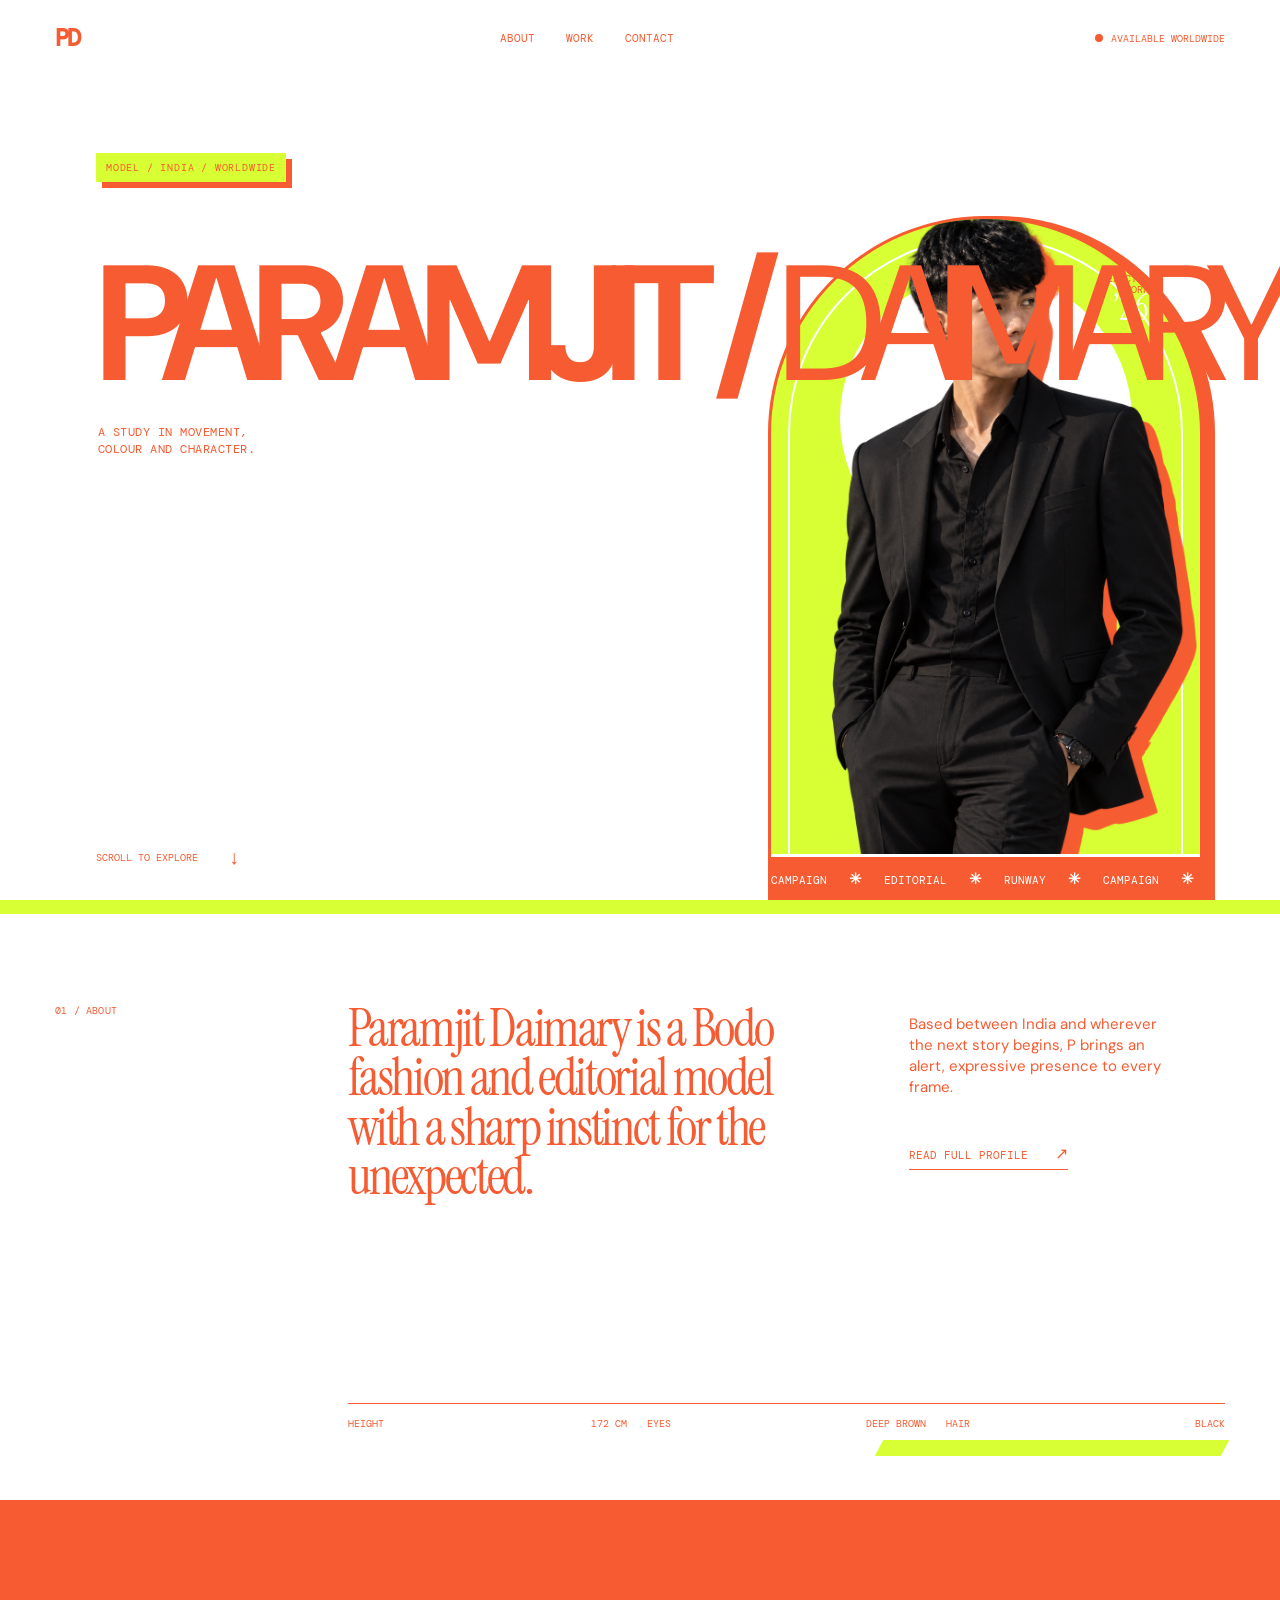
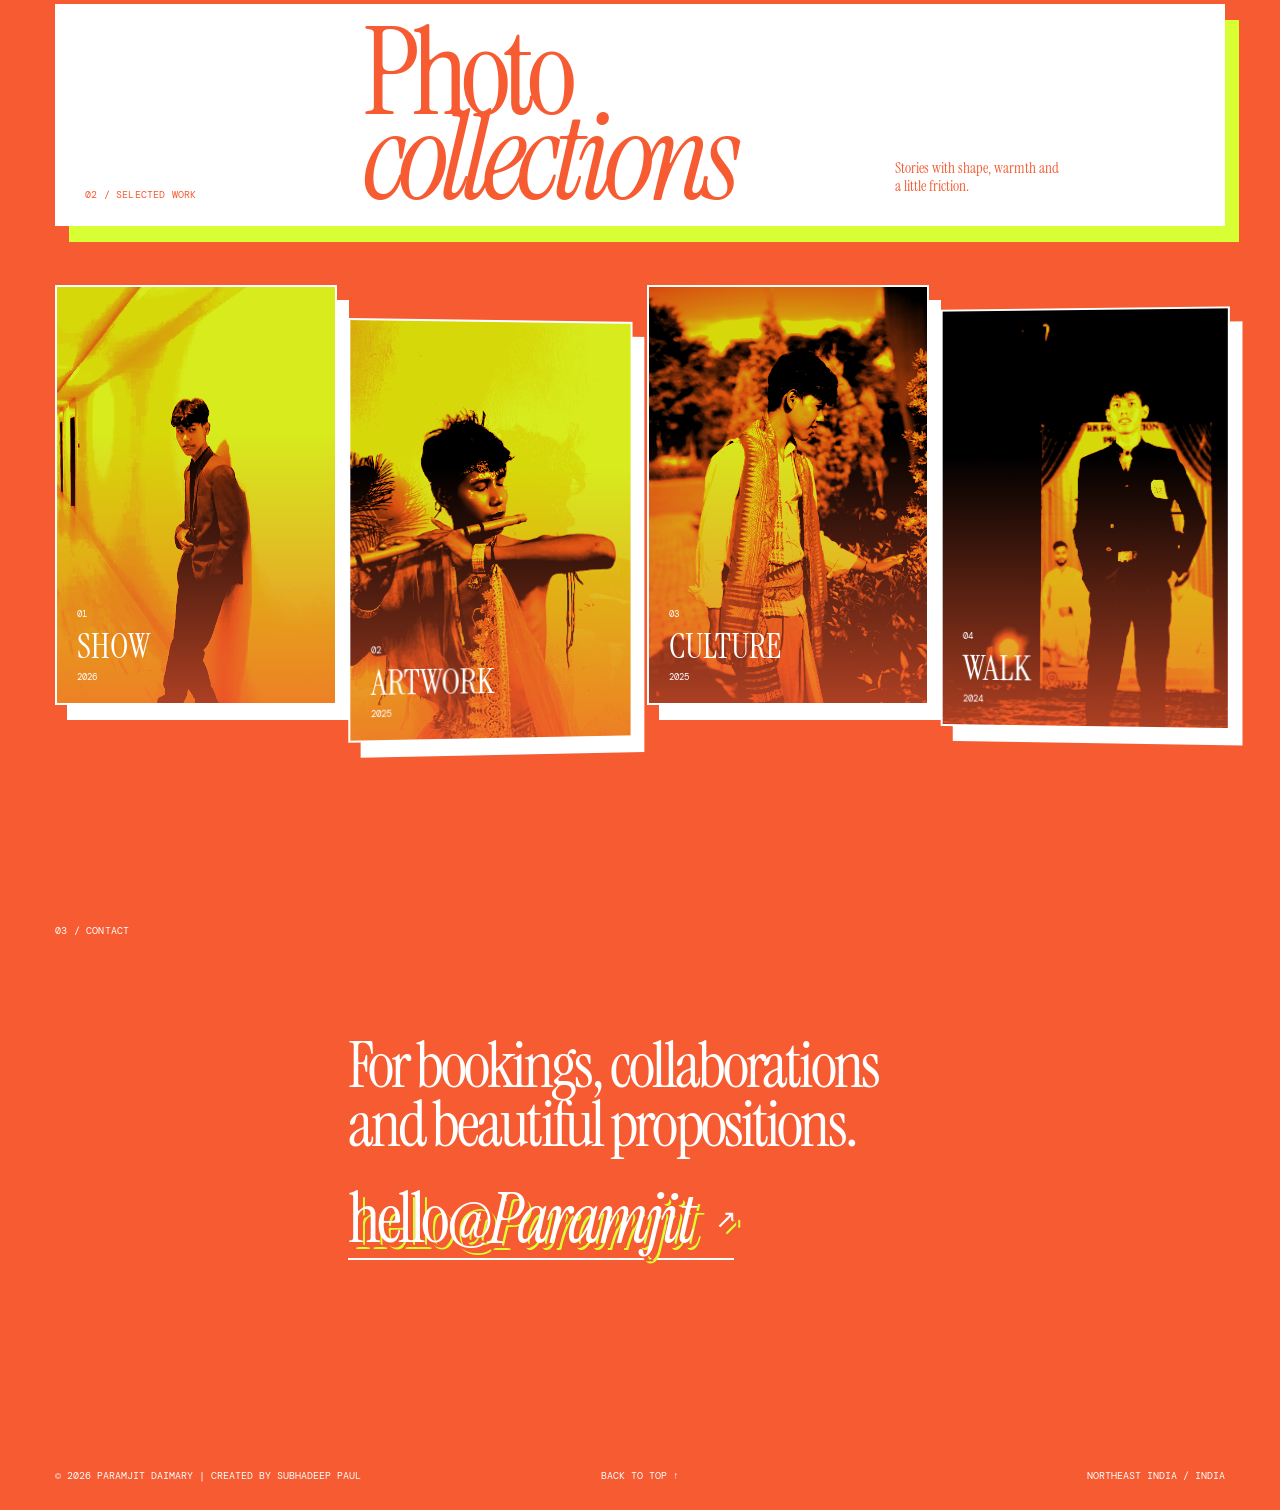
==== 1/index.html @ 8ee4d7c8 "Add files via upload" ====
<!doctype html>
<html lang="en">
  <head>
    <meta charset="UTF-8" />
    <meta name="viewport" content="width=device-width, initial-scale=1.0" />
    <meta name="description" content="Paramjit Daimary — fashion and editorial model portfolio." />
    <title>Paramjit Daimary — Model Portfolio</title>
    <link rel="preconnect" href="https://fonts.googleapis.com" />
    <link rel="preconnect" href="https://fonts.gstatic.com" crossorigin />
    <link href="https://fonts.googleapis.com/css2?family=DM+Mono&family=DM+Sans:opsz,wght@9..40,400;9..40,500;9..40,700&family=Instrument+Serif:ital@0;1&display=swap" rel="stylesheet" />
    <link rel="stylesheet" href="styles.css" />
    <link rel="stylesheet" href="theme-3d.css" />
  </head>
  <body>
    <div class="cursor-dot" aria-hidden="true"></div>
    <div class="cursor-ring" aria-hidden="true"></div>

    <header class="site-header">
      <a class="brand magnetic" href="#top">PD</a>
      <nav aria-label="Main navigation">
        <a class="magnetic" href="#about">About</a>
        <a class="magnetic" href="#work">Work</a>
        <a class="magnetic" href="#contact">Contact</a>
      </nav>
      <span class="availability"><i></i> Available worldwide</span>
    </header>

    <main id="top">
      <section class="hero" aria-label="Paramjit Daimary introduction">
        <div class="hero-copy">
          <p class="eyebrow">Fashion model / Northeast India + everywhere</p>
          <h1><span>Paramjit</span><em>Daimary</em></h1>
          <p class="hero-note">A study in movement,<br />colour and character.</p>
        </div>
        <div class="hero-visual">
          <div class="hero-sun" aria-hidden="true"></div>
          <img class="hero-image" src="assets/hero.png" alt="Paramjit Daimary in an emerald editorial look" />
          <div class="hero-stamp">SELECTED<br />WORK<br /><strong>’26</strong></div>
          <div class="hero-marquee" aria-label="Campaign, Editorial, Runway">
            <div>Campaign <b>✳</b> Editorial <b>✳</b> Runway <b>✳</b> Campaign <b>✳</b> Editorial <b>✳</b> Runway <b>✳</b></div>
          </div>
        </div>
        <a class="scroll-cue magnetic" href="#about">Scroll to explore <span>↓</span></a>
      </section>

      <section class="about" id="about">
        <div class="section-number">01 / About</div>
        <div class="about-copy">
          <p class="about-lead">Paramjit Daimary is a Bodo fashion and editorial model with a sharp instinct for the unexpected.</p>
          <div class="about-detail">
            <p>Based between India and wherever the next story begins, P brings an alert, expressive presence to every frame.</p>
            <a class="text-link magnetic" href="#contact">Read full profile <span>↗</span></a>
          </div>
        </div>
        <div class="measurements">
          <span>Height <b>172 cm</b></span><span>Eyes <b>Deep brown</b></span><span>Hair <b>Black</b></span>
        </div>
      </section>

      <section class="work" id="work">
        <div class="work-heading">
          <div class="section-number">02 / Selected work</div>
          <h2>Photo<br /><em>collections</em></h2>
          <p>Stories with shape, warmth and a little friction.</p>
        </div>
        <div class="gallery" aria-label="Photo collections">
          <article class="gallery-card card-one interactive">
            <img src="assets/solar.jpg" alt="Vivid fashion campaign look" />
            <div><span>01</span><h3>SHOW</h3><p>2026</p></div>
          </article>
          <article class="gallery-card card-two interactive">
            <img src="assets/after-hours.jpg" alt="Editorial fashion portrait" />
            <div><span>02</span><h3>ARTWORK</h3><p>2025</p></div>
          </article>
          <article class="gallery-card card-three interactive">
            <img src="assets/ritual.jpg" alt="Studio runway fashion portrait" />
            <div><span>03</span><h3>CULTURE</h3><p>2025</p></div>
          </article>
          <article class="gallery-card card-four interactive">
            <img src="assets/field-notes.jpg" alt="Contemporary fashion styling" />
            <div><span>04</span><h3>WALK</h3><p>2024</p></div>
          </article>
        </div>
      </section>

      <section class="contact" id="contact">
        <div class="section-number">03 / Contact</div>
        <p class="contact-kicker">For bookings, collaborations<br />and beautiful propositions.</p>
        <a class="contact-email magnetic" href="mailto:paramjitdaimary88@gmail.com">hello@<em>Paramjit</em><span>↗</span></a>
        <div class="contact-footer"><span>© 2026 Paramjit Daimary | Created by <a href="https://Subhadeeppaulv.github.io">SUBHADEEP PAUL</a></span><a class="magnetic" href="#top">Back to top ↑</a><span>Northeast India / India</span></div>
      </section>
    </main>
    <script src="script.js"></script>
  </body>
</html>
---- 1/styles.css ----
:root { --ink:#25122e; --paper:#f5f0e9; --lime:#d7ff33; --orange:#f65b31; --plum:#582058; --mono:'DM Mono',monospace; }
* { box-sizing:border-box; }
html { scroll-behavior:smooth; overflow-x:hidden; }
body { margin:0; color:var(--ink); background:var(--paper); font-family:'DM Sans',sans-serif; overflow-x:hidden; }
a { color:inherit; text-decoration:none; }
.site-header { height:76px; display:flex; position:absolute; z-index:5; top:0; left:0; right:0; padding:0 4.3vw; align-items:center; justify-content:space-between; mix-blend-mode:multiply; }
.brand { font:bold 24px/1 var(--mono); letter-spacing:-2px; }
nav { display:flex; gap:31px; font:11px var(--mono); text-transform:uppercase; }
.availability { display:flex; gap:8px; align-items:center; font:10px var(--mono); text-transform:uppercase; }.availability i { width:8px;height:8px;border-radius:50%;background:#2e9a67;display:block; }
.hero { min-height:100vh; position:relative; display:grid; grid-template-columns:48% 52%; padding:76px 4.3vw 34px; background:var(--paper); overflow:hidden; }
.hero-copy { align-self:center; position:relative; z-index:2; padding-bottom:30px; }.eyebrow,.section-number { font:10px var(--mono); text-transform:uppercase; letter-spacing:.02em; }.hero h1 { font:clamp(70px,10.8vw,174px)/.73 'Instrument Serif',serif; letter-spacing:-.075em; margin:33px 0 42px -8px; }.hero h1 span { display:block; color:var(--orange); }.hero h1 em { font-weight:400; }.hero-note { font:18px/1.2 'Instrument Serif',serif; margin:0; }.hero-visual { position:relative; align-self:stretch; min-height:720px; overflow:hidden; background:#ad564a; }.hero-sun { position:absolute; width:62%; aspect-ratio:1; border-radius:50%; background:var(--lime); top:7%; left:17%; }.hero-image { position:absolute; z-index:1; width:102%; max-width:none; height:102%; object-fit:contain; object-position:center bottom; bottom:0; left:-1%; }.hero-stamp { position:absolute; z-index:2; right:5%; top:5%; color:var(--paper); font:10px/1.1 var(--mono); text-align:right; }.hero-stamp strong { font-size:36px;line-height:.7;font-family:'Instrument Serif',serif;font-weight:400; }.hero-marquee { position:absolute; z-index:3; height:43px; left:0; bottom:0; width:100%; overflow:hidden; display:flex; align-items:center; background:var(--lime); color:var(--ink); font:11px var(--mono); text-transform:uppercase; white-space:nowrap; }.hero-marquee div { animation:marquee 18s linear infinite; }.hero-marquee b { font-size:15px; padding:0 15px; }.scroll-cue { position:absolute; left:4.3vw; bottom:34px; display:flex; gap:30px; align-items:center; font:10px var(--mono); text-transform:uppercase; }.scroll-cue span { font-size:20px; }
.about { min-height:600px; padding:104px 4.3vw 70px; background:var(--lime); display:grid; grid-template-columns:25% 1fr; grid-template-rows:1fr auto; }.about-copy { display:grid; grid-template-columns:55% 30%; gap:9%; }.about-lead { margin:0; font:clamp(36px,4.1vw,64px)/.94 'Instrument Serif',serif; letter-spacing:-.045em; }.about-detail { padding-top:10px; }.about-detail p { font-size:15px; line-height:1.4; margin:0 0 45px; }.text-link { font:11px var(--mono); text-transform:uppercase; border-bottom:1px solid; padding-bottom:7px; }.text-link span { font-size:16px; margin-left:20px; }.measurements { grid-column:2; margin-top:82px; display:grid; grid-template-columns:repeat(3,1fr); gap:20px; font:10px var(--mono); text-transform:uppercase; border-top:1px solid rgba(37,18,46,.5); padding-top:13px; }.measurements span { display:flex; justify-content:space-between; }.measurements b { font-weight:400; }
.work { background:var(--plum); color:var(--paper); padding:104px 4.3vw 115px; min-height:840px; }.work-heading { position:relative; display:grid; grid-template-columns:25% 1fr 27%; align-items:end; margin-bottom:59px; }.work h2 { margin:0; font:clamp(68px,9.5vw,145px)/.7 'Instrument Serif',serif; letter-spacing:-.065em; }.work h2 em { color:var(--lime); font-weight:400; }.work-heading > p { margin:0 0 5px; font:15px/1.25 'Instrument Serif',serif; max-width:165px; }.gallery { height:420px; display:flex; gap:14px; perspective:1000px; }.gallery-card { position:relative; min-width:0; flex:1; overflow:hidden; cursor:pointer; transition:flex .55s cubic-bezier(.2,.8,.2,1),transform .55s; background:#7e3768; }.gallery-card:hover { flex:2.1; transform:translateY(-10px); }.gallery-card img { width:100%;height:100%; object-fit:cover; filter:saturate(.88); transition:transform .6s; }.gallery-card:hover img { transform:scale(1.06); }.gallery-card::after { content:''; position:absolute;inset:0;background:linear-gradient(transparent 35%,rgba(24,3,24,.72)); }.gallery-card div { z-index:1; position:absolute;bottom:20px;left:20px;right:15px; }.gallery-card span,.gallery-card p { font:9px var(--mono); text-transform:uppercase; }.gallery-card h3 { font:34px/1 'Instrument Serif',serif; margin:8px 0 7px; }.gallery-card p { margin:0; }.card-two { transform:translateY(35px); }.card-two:hover { transform:translateY(25px); }.card-four { transform:translateY(23px); }.card-four:hover { transform:translateY(13px); }
.contact { min-height:690px; padding:104px 4.3vw 28px; display:flex; flex-direction:column; background:var(--orange); color:var(--ink); }.contact-kicker { font:clamp(40px,5vw,76px)/.92 'Instrument Serif',serif; letter-spacing:-.045em; margin:100px 0 32px 25%; }.contact-email { margin-left:25%; font:clamp(36px,5.5vw,84px)/.9 'Instrument Serif',serif; letter-spacing:-.05em; border-bottom:2px solid; display:inline-flex;align-items:center; width:max-content; max-width:75%; padding-bottom:8px; }.contact-email em { font-style:italic; }.contact-email span { font:26px var(--mono); margin-left:23px; }.contact-footer { margin-top:auto; display:grid; grid-template-columns:1fr 1fr 1fr; font:10px var(--mono); text-transform:uppercase; }.contact-footer a{text-align:center;}.contact-footer span:last-child{text-align:right;}
.cursor-dot,.cursor-ring { pointer-events:none; position:fixed; z-index:20; transform:translate(-50%,-50%); opacity:0; transition:opacity .25s, width .25s,height .25s, background .25s, border-color .25s,box-shadow .25s; }.cursor-dot { width:7px;height:7px;border-radius:50%;background:var(--orange); }.cursor-ring { width:34px;height:34px;border:1.5px solid var(--orange);border-radius:50%; }.cursor-ring.active { width:62px;height:62px; background:rgba(215,255,51,.18); border-color:var(--lime); box-shadow:0 0 25px rgba(215,255,51,.8); }
@keyframes marquee { to { transform:translateX(-50%); } }
@media (max-width: 700px) { .cursor-dot,.cursor-ring { display:none; } .site-header { height:60px;padding:0 18px; color:var(--paper); mix-blend-mode:normal; }.site-header nav { display:none; }.availability { font-size:8px; }.hero { display:block; min-height:100svh; height:100svh; padding:0; background:var(--plum); }.hero-copy { position:absolute; top:91px; left:20px; z-index:3; color:var(--paper); padding:0; }.eyebrow { font-size:8px; }.hero h1 { margin:17px 0 0 -3px; font-size:78px; line-height:.7; }.hero h1 span { color:var(--lime); }.hero-note,.scroll-cue { display:none; }.hero-visual { position:absolute; bottom:0; left:0; width:100%; height:calc(100svh - 166px); min-height:0; background:linear-gradient(135deg,#e45b42,#a63265); overflow:visible; }.hero-sun { width:85%; top:5%;left:7.5%; }.hero-image { width:126%; height:auto; max-height:none; left:-13%; bottom:0; object-fit:contain; object-position:center bottom; }.hero-stamp { top:22px;right:19px;font-size:8px; }.hero-stamp strong {font-size:28px;}.hero-marquee { height:37px; bottom:0; font-size:9px; }.hero-marquee b {padding:0 10px;font-size:12px;}.about { display:block; min-height:auto;padding:59px 20px 48px; }.section-number { font-size:9px; }.about-copy { display:block; }.about-lead { margin:56px 0 37px; font-size:45px; }.about-detail { padding:0; }.about-detail p { font-size:14px;max-width:290px;margin-bottom:31px;}.measurements { margin-top:60px; padding-top:11px; grid-template-columns:1fr; gap:11px; font-size:9px; }.work { padding:61px 0 64px; min-height:0; overflow:hidden; }.work-heading { display:block; padding:0 20px; margin-bottom:38px; }.work-heading .section-number { margin-bottom:54px; }.work h2 { font-size:67px; }.work-heading>p { margin:28px 0 0; font-size:15px; }.gallery { height:auto; padding:0 0 18px 20px; gap:14px; overflow-x:auto; overflow-y:hidden; scroll-snap-type:x mandatory; -webkit-overflow-scrolling:touch; scrollbar-width:none; perspective:none; }.gallery::-webkit-scrollbar {display:none;}.gallery-card,.gallery-card.card-two,.gallery-card.card-four { flex:0 0 78vw; height:112vw; max-height:545px; transform:none; scroll-snap-align:start; }.gallery-card:hover,.gallery-card.card-two:hover,.gallery-card.card-four:hover { flex:0 0 78vw; transform:none; }.gallery-card div {bottom:19px;left:18px;}.gallery-card h3{font-size:36px;}.contact { min-height:590px;padding:59px 20px 22px; }.contact-kicker { margin:67px 0 27px; font-size:45px; }.contact-email { margin:0;font-size:40px;max-width:100%; padding-bottom:6px; }.contact-email span {font-size:18px;margin-left:12px;}.contact-footer { display:flex; flex-wrap:wrap; gap:10px; font-size:8px; }.contact-footer a { order:-1;width:100%;text-align:left;margin-bottom:10px;}.contact-footer span:last-child {margin-left:auto;text-align:right;} }
---- 1/theme-3d.css ----
/* The palette is deliberately limited to the two original accent colours. */
:root { --ink:#f65b31; --paper:#d7ff33; --plum:#f65b31; --white:#ffffff; }
body { background:#d7ff33; color:#f65b31; }
.site-header { color:#f65b31; mix-blend-mode:normal; }
.availability i { background:#f65b31; }
.hero { background:#d7ff33; }
.hero-visual { background:#f65b31; perspective:1100px; isolation:isolate; }
.hero-visual::before { content:''; position:absolute; z-index:0; inset:8% 11% 8% 12%; border:2px solid #ffffff; transform:rotate(-8deg) skewY(4deg); box-shadow:22px 24px 0 #d7ff33; }
.hero-sun { box-shadow:16px 22px 0 #f65b31; }
.hero-image { filter:drop-shadow(21px 20px 0 #d7ff33) saturate(0) contrast(1.7); transform:translateZ(45px); }
.hero-stamp { color:#ffffff; }
.hero-marquee { color:#f65b31; box-shadow:0 -4px 0 #f65b31; }
.about { position:relative; background:#ffffff; color:#f65b31; box-shadow:inset 0 14px 0 #d7ff33; }
.about::after { content:''; position:absolute; right:4.3vw; bottom:44px; width:27%; height:16px; background:#d7ff33; transform:skewX(-28deg); }
.measurements { border-color:#f65b31; }
.work { background:#f65b31; color:#ffffff; }
.work-heading { padding:27px 30px 25px; background:#ffffff; color:#f65b31; box-shadow:14px 16px 0 #d7ff33; }
.work h2 em { color:#f65b31; }
.gallery { perspective:1100px; }
.gallery-card { background:#d7ff33; border:2px solid #ffffff; box-shadow:12px 15px 0 #ffffff; transform-style:preserve-3d; }
.gallery-card:hover { transform:translateY(-16px) rotateY(-7deg) rotateX(2deg); box-shadow:23px 27px 0 #ffffff; }
.gallery-card img { filter:grayscale(1) contrast(1.8) sepia(1) saturate(9) hue-rotate(330deg); mix-blend-mode:multiply; }
.gallery-card:hover img { transform:scale(1.09) translateZ(25px); }
.gallery-card::after { background:linear-gradient(transparent 35%,#f65b31); opacity:.7; }
.card-two { transform:translateY(35px) rotateY(5deg); }.card-two:hover { transform:translateY(25px) rotateY(-7deg) rotateX(2deg); }
.card-four { transform:translateY(23px) rotateY(-4deg); }.card-four:hover { transform:translateY(13px) rotateY(-7deg) rotateX(2deg); }
.contact { background:#f65b31; color:#ffffff; }
.contact-email { text-shadow:5px 5px 0 #f65b31, 7px 7px 0 #d7ff33; }
.cursor-dot { background:#f65b31; }.cursor-ring { border-color:#f65b31; }.cursor-ring.active { background:#d7ff33; border-color:#f65b31; box-shadow:7px 7px 0 #f65b31; }
@media (max-width:700px) { .site-header { color:#ffffff; }.hero { background:#f65b31; }.hero-visual { background:#f65b31; }.hero-visual::before { inset:5% 10% 8%; transform:rotate(-6deg); box-shadow:12px 15px 0 #d7ff33; }.hero-image { filter:drop-shadow(12px 15px 0 #d7ff33) saturate(0) contrast(1.7); }.about::after { right:20px; bottom:28px; width:42%; }.work-heading { padding:26px 20px 29px; margin-right:20px; box-shadow:9px 10px 0 #d7ff33; }.gallery-card,.gallery-card.card-two,.gallery-card.card-four { box-shadow:8px 10px 0 #ffffff; transform:none; }.gallery-card:hover,.gallery-card.card-two:hover,.gallery-card.card-four:hover { transform:none; } }

/* Landing page redesign: a dimensional editorial poster, distinct from the content sections below. */
.hero { display:block; min-height:100svh; padding:0 4.3vw 32px; background:#ffffff; isolation:isolate; }
.hero::before { content:'PORTFOLIO  /  2026'; position:absolute; left:4.3vw; bottom:78px; color:#f65b31; font:10px var(--mono); letter-spacing:.08em; }
.hero::after { content:'P  D'; position:absolute; z-index:-1; right:3vw; bottom:-7vw; color:#d7ff33; font:clamp(150px,28vw,450px)/.7 'Instrument Serif',serif; letter-spacing:-.13em; }
.site-header { color:#f65b31; }
.hero-copy { position:absolute; z-index:3; top:24%; left:4.3vw; padding:0; }
.hero .eyebrow { display:inline-block; padding:8px 10px; background:#d7ff33; box-shadow:5px 5px 0 #f65b31; }
.hero h1 { margin:28px 0 0 -7px; color:#f65b31; font-size:clamp(110px,15.5vw,240px); line-height:.64; text-shadow:8px 8px 0 #d7ff33; }
.hero h1 span { display:inline; color:#f65b31; }.hero h1 em { display:block; margin-left:9vw; }
.hero-note { margin:44px 0 0 9vw; color:#f65b31; font-size:21px; }
.hero-visual { position:absolute; z-index:2; top:9vh; left:56%; width:min(34vw,500px); height:82vh; min-height:0; overflow:hidden; background:#d7ff33; border:2px solid #f65b31; box-shadow:21px 23px 0 #f65b31; transform:rotate(3deg); }
.hero-visual::before { inset:10% 9% 9%; border-color:#ffffff; box-shadow:12px 14px 0 #f65b31; transform:rotate(-6deg); }
.hero-sun { width:70%; top:9%; left:15%; background:#ffffff; box-shadow:11px 13px 0 #f65b31; }
.hero-image { width:116%; height:104%; left:-8%; filter:drop-shadow(15px 17px 0 #f65b31) saturate(0) contrast(1.6); }
.hero-stamp { right:7%; top:6%; color:#f65b31; }.hero-stamp strong { color:#ffffff; }
.hero-marquee { height:42px; background:#f65b31; color:#ffffff; box-shadow:0 -3px 0 #ffffff; }
.scroll-cue { color:#f65b31; bottom:30px; }

@media (max-width:700px) {
  .hero { display:block; min-height:100svh; height:100svh; padding:0; background:#ffffff; }
  .hero::before { left:20px; bottom:49px; z-index:4; color:#ffffff; font-size:8px; }
  .hero::after { right:-13px; bottom:22px; color:#d7ff33; font-size:170px; }
  .site-header { color:#f65b31; }
  .hero-copy { top:76px; left:20px; color:#f65b31; }
  .hero .eyebrow { padding:6px 7px; font-size:7px; box-shadow:3px 3px 0 #f65b31; }
  .hero h1 { margin:18px 0 0 -3px; font-size:82px; line-height:.66; text-shadow:4px 4px 0 #d7ff33; }
  .hero h1 span { color:#f65b31; }.hero h1 em { margin-left:34px; }
  .hero-visual { top:auto; bottom:0; left:7%; width:86%; height:calc(100svh - 208px); border-width:2px; box-shadow:10px 11px 0 #f65b31; transform:rotate(0); background:#d7ff33; overflow:visible; }
  .hero-visual::before { inset:7% 8% 7%; box-shadow:7px 8px 0 #f65b31; transform:rotate(-4deg); }
  .hero-sun { width:82%; top:4%; left:9%; }
  .hero-image { width:126%; height:auto; max-height:none; left:-13%; bottom:0; filter:drop-shadow(10px 11px 0 #f65b31) saturate(0) contrast(1.6); }
  .hero-stamp { color:#f65b31; }.hero-stamp strong { color:#ffffff; }
  .hero-marquee { height:37px; bottom:0; background:#f65b31; color:#ffffff; box-shadow:0 -3px 0 #ffffff; }
}

/* Alternate landing direction: sculptural runway scene. */
.hero { background:#f65b31; }
.hero::before { content:''; left:auto; right:15%; bottom:auto; top:8vh; width:min(57vw,800px); height:min(57vw,800px); border-radius:50%; background:#ffffff; box-shadow:18px 20px 0 #d7ff33; }
.hero::after { content:'P.D'; right:4.3vw; bottom:7.5vh; color:#d7ff33; font:11px var(--mono); letter-spacing:.16em; }
.site-header { color:#ffffff; }
.hero-copy { top:18%; left:7.5vw; color:#ffffff; }
.hero .eyebrow { color:#f65b31; background:#ffffff; box-shadow:6px 6px 0 #d7ff33; }
.hero h1 { margin:31px 0 0 -9px; color:#ffffff; font-size:clamp(100px,16vw,250px); line-height:.63; text-shadow:none; }
.hero h1 span { display:block; color:#ffffff; }.hero h1 em { display:block; margin-left:0; color:#d7ff33; }
.hero-note { margin:46px 0 0 6px; color:#ffffff; font-size:20px; }
.hero-visual { left:auto; right:13%; top:5vh; width:min(38vw,560px); height:90vh; border:0; background:transparent; box-shadow:none; transform:none; overflow:visible; }
.hero-visual::before { display:none; }
.hero-sun { display:none; }
.hero-image { width:112%; height:100%; left:-6%; filter:drop-shadow(20px 24px 0 #d7ff33); transform:none; }
.hero-stamp { right:-3%; top:12%; color:#f65b31; }.hero-stamp strong { color:#d7ff33; }
.hero-marquee { height:44px; width:112%; left:-6%; bottom:0; background:#ffffff; color:#f65b31; box-shadow:7px 8px 0 #d7ff33; }
.scroll-cue { left:7.5vw; color:#ffffff; }

@media (max-width:700px) {
  .hero { background:#f65b31; }
  .hero::before { top:145px; right:-28%; width:118vw; height:118vw; box-shadow:10px 12px 0 #d7ff33; }
  .hero::after { right:20px; bottom:50px; color:#ffffff; font-size:8px; }
  .site-header { color:#ffffff; }
  .hero-copy { top:76px; left:20px; color:#ffffff; }
  .hero .eyebrow { color:#f65b31; background:#ffffff; box-shadow:3px 3px 0 #d7ff33; }
  .hero h1 { margin:18px 0 0 -3px; color:#ffffff; font-size:82px; line-height:.66; text-shadow:none; }
  .hero h1 span { color:#ffffff; }.hero h1 em { margin-left:0; color:#d7ff33; }
  .hero-visual { right:0; left:0; top:auto; bottom:0; width:100%; height:calc(100svh - 205px); border:0; box-shadow:none; background:transparent; overflow:visible; }
  .hero-image { width:130%; height:auto; max-height:none; left:-15%; bottom:0; filter:drop-shadow(11px 13px 0 #d7ff33); }
  .hero-stamp { right:20px; top:25px; color:#f65b31; }.hero-stamp strong { color:#d7ff33; }
  .hero-marquee { width:100%; left:0; height:37px; bottom:0; background:#ffffff; color:#f65b31; box-shadow:0 -3px 0 #d7ff33; }
}

/* Landing direction: contemporary casting-book typography. */
.hero { background:#ffffff; }
.hero::before { content:'MODEL / INDIA / WORLDWIDE'; left:7.5vw; right:auto; top:17%; bottom:auto; width:auto; height:auto; border-radius:0; background:#d7ff33; box-shadow:6px 6px 0 #f65b31; color:#f65b31; padding:8px 10px; font:10px var(--mono); letter-spacing:.08em; }
.hero::after { content:'01 — 26'; right:5%; bottom:7%; color:#f65b31; font:10px var(--mono); letter-spacing:.08em; }
.site-header { color:#f65b31; }
.hero-copy { top:29%; left:7.5vw; color:#f65b31; }
.hero .eyebrow { display:none; }
.hero h1 { margin:0; color:#f65b31; font:700 clamp(74px,12.8vw,206px)/.77 'DM Sans',sans-serif; letter-spacing:-.11em; text-transform:uppercase; text-shadow:none; }
.hero h1 span { display:inline; color:#f65b31; }.hero h1 span::after { content:' / '; }.hero h1 em { display:inline; margin:0; color:#f65b31; font-style:normal; }
.hero-note { margin:37px 0 0 2px; color:#f65b31; font:12px/1.4 var(--mono); text-transform:uppercase; letter-spacing:.04em; }
.hero-visual { right:6%; left:auto; top:auto; bottom:0; width:min(34vw,510px); height:76vh; border:3px solid #f65b31; border-bottom:0; border-radius:260px 260px 0 0; background:#d7ff33; box-shadow:12px 0 0 #f65b31; transform:none; overflow:hidden; }
.hero-visual::before { display:block; inset:17px 17px 34px; border:2px solid #ffffff; box-shadow:none; transform:none; border-radius:240px 240px 0 0; }
.hero-sun { display:block; width:68%; top:8%; left:16%; background:#ffffff; box-shadow:none; }
.hero-image { width:112%; height:104%; left:-6%; filter:drop-shadow(14px 15px 0 #f65b31); }
.hero-stamp { right:12%; top:8%; color:#f65b31; }.hero-stamp strong { color:#ffffff; }
.hero-marquee { width:100%; left:0; height:43px; bottom:0; background:#f65b31; color:#ffffff; box-shadow:0 -3px 0 #ffffff; }
.scroll-cue { left:7.5vw; color:#f65b31; }

@media (max-width:700px) {
  .hero { background:#ffffff; }
  .hero::before { left:20px; top:70px; padding:6px 7px; font-size:7px; box-shadow:3px 3px 0 #f65b31; }
  .hero::after { right:20px; bottom:50px; color:#ffffff; font-size:8px; }
  .site-header { color:#f65b31; }
  .hero-copy { top:112px; left:20px; color:#f65b31; }
  .hero h1 { font-size:55px; line-height:.84; letter-spacing:-.09em; }
  .hero h1 span,.hero h1 em { color:#f65b31; }.hero h1 span::after { content:''; }.hero h1 em { display:block; }
  .hero-note { display:block; margin-top:19px; font-size:8px; }
  .hero-visual { right:7%; left:auto; top:auto; bottom:0; width:86%; height:calc(100svh - 270px); border:2px solid #f65b31; border-bottom:0; border-radius:180px 180px 0 0; box-shadow:7px 0 0 #f65b31; background:#d7ff33; overflow:visible; }
  .hero-visual::before { inset:12px 12px 31px; border-radius:170px 170px 0 0; }
  .hero-sun { width:80%; top:4%; left:10%; }
  .hero-image { width:126%; height:auto; max-height:none; left:-13%; bottom:0; filter:drop-shadow(9px 10px 0 #f65b31); }
  .hero-stamp { right:20px; top:29px; color:#f65b31; }.hero-stamp strong { color:#ffffff; }
  .hero-marquee { width:100%; left:0; height:37px; bottom:0; background:#f65b31; color:#ffffff; box-shadow:0 -3px 0 #ffffff; }
}
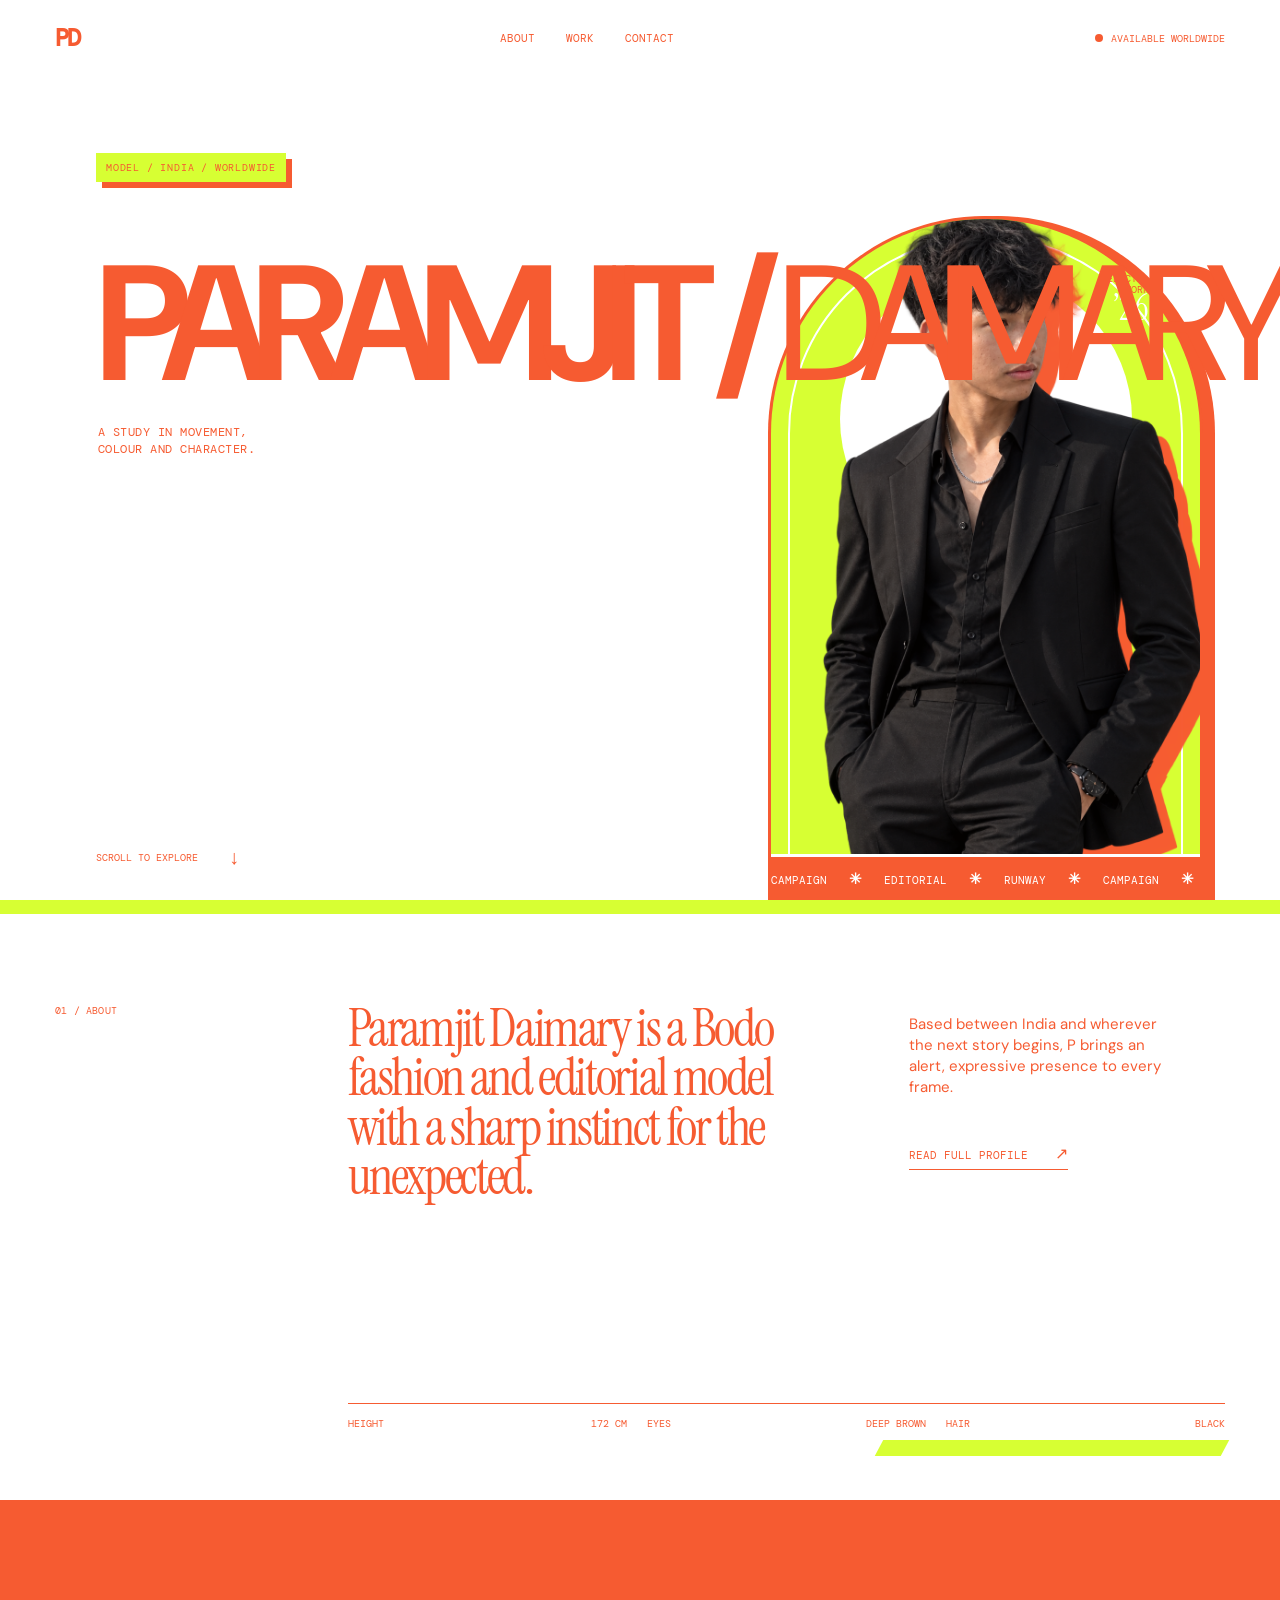
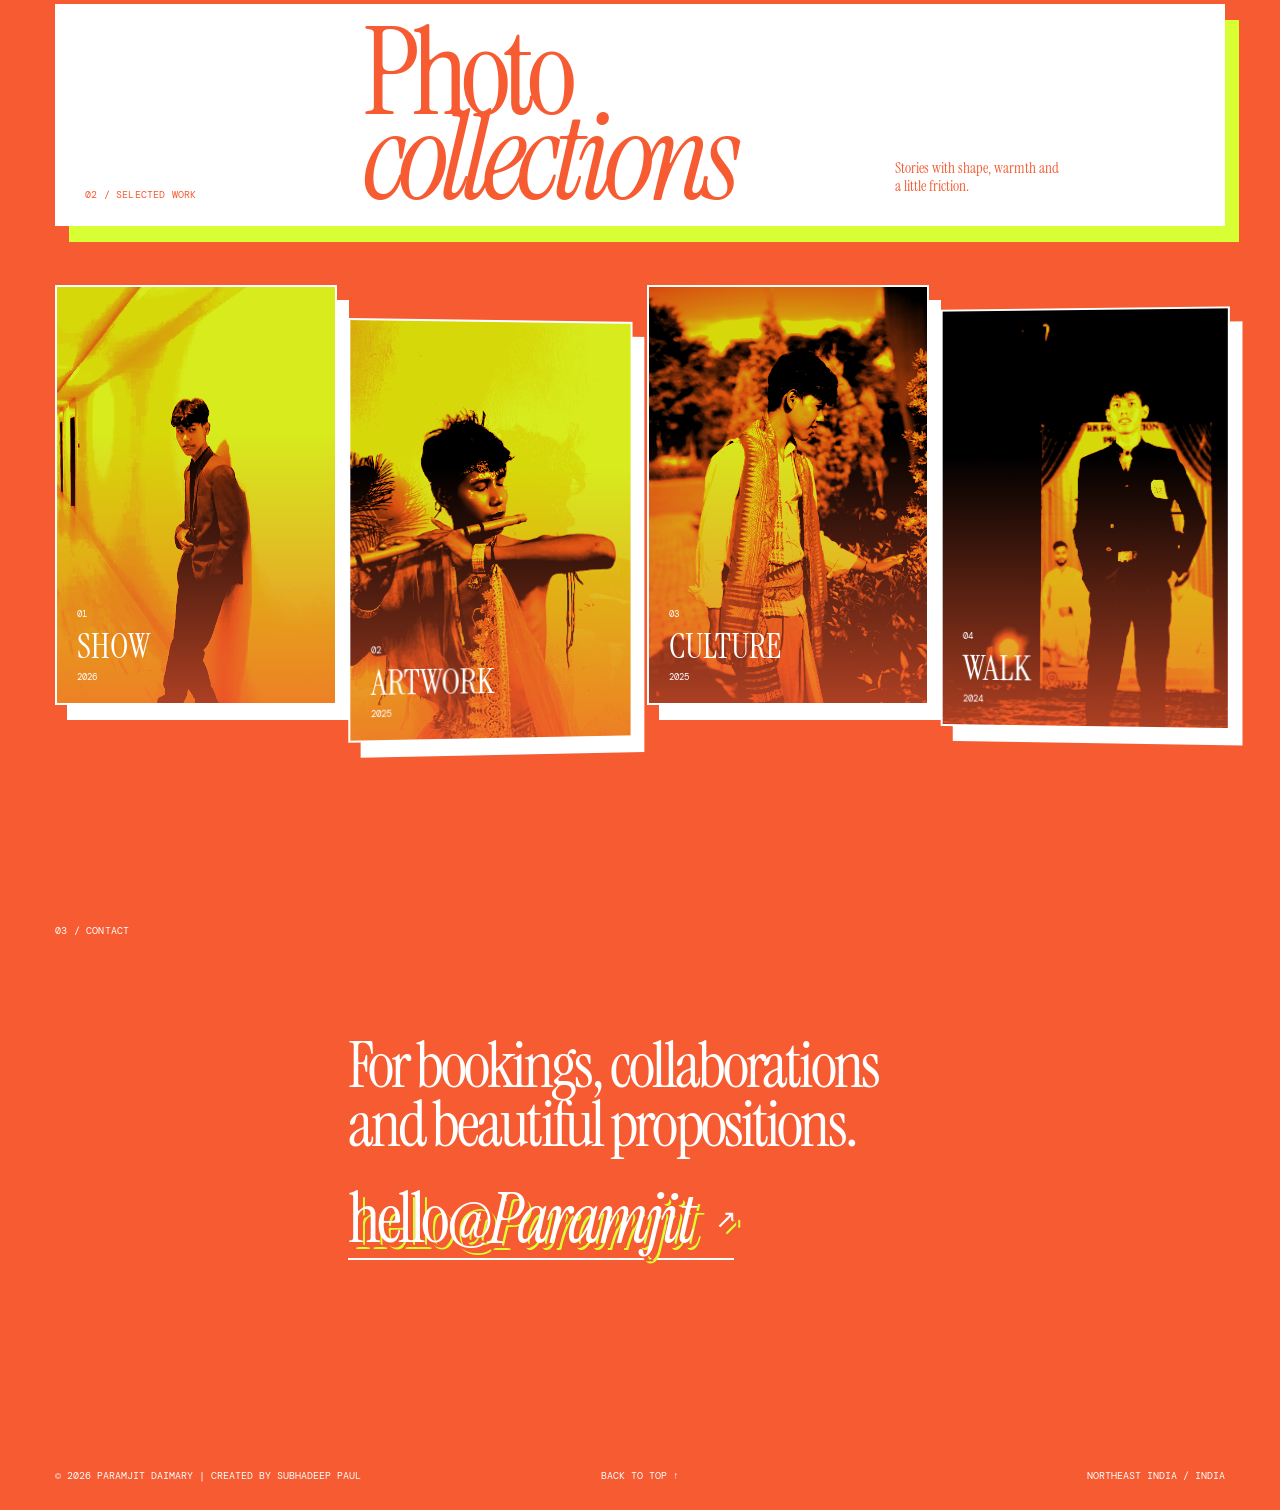
==== commit 8698f186: "Update index.html" ====
--- a/1/index.html
+++ b/1/index.html
@@ -3,8 +3,8 @@
   <head>
     <meta charset="UTF-8" />
     <meta name="viewport" content="width=device-width, initial-scale=1.0" />
-    <meta name="description" content="Paramjit Daimary — fashion and editorial model portfolio." />
-    <title>Paramjit Daimary — Model Portfolio</title>
+    <meta name="description" content="Paramjit Daimary - fashion and editorial model portfolio." />
+    <title>Paramjit Daimary - Model Portfolio</title>
     <link rel="preconnect" href="https://fonts.googleapis.com" />
     <link rel="preconnect" href="https://fonts.gstatic.com" crossorigin />
     <link href="https://fonts.googleapis.com/css2?family=DM+Mono&family=DM+Sans:opsz,wght@9..40,400;9..40,500;9..40,700&family=Instrument+Serif:ital@0;1&display=swap" rel="stylesheet" />
